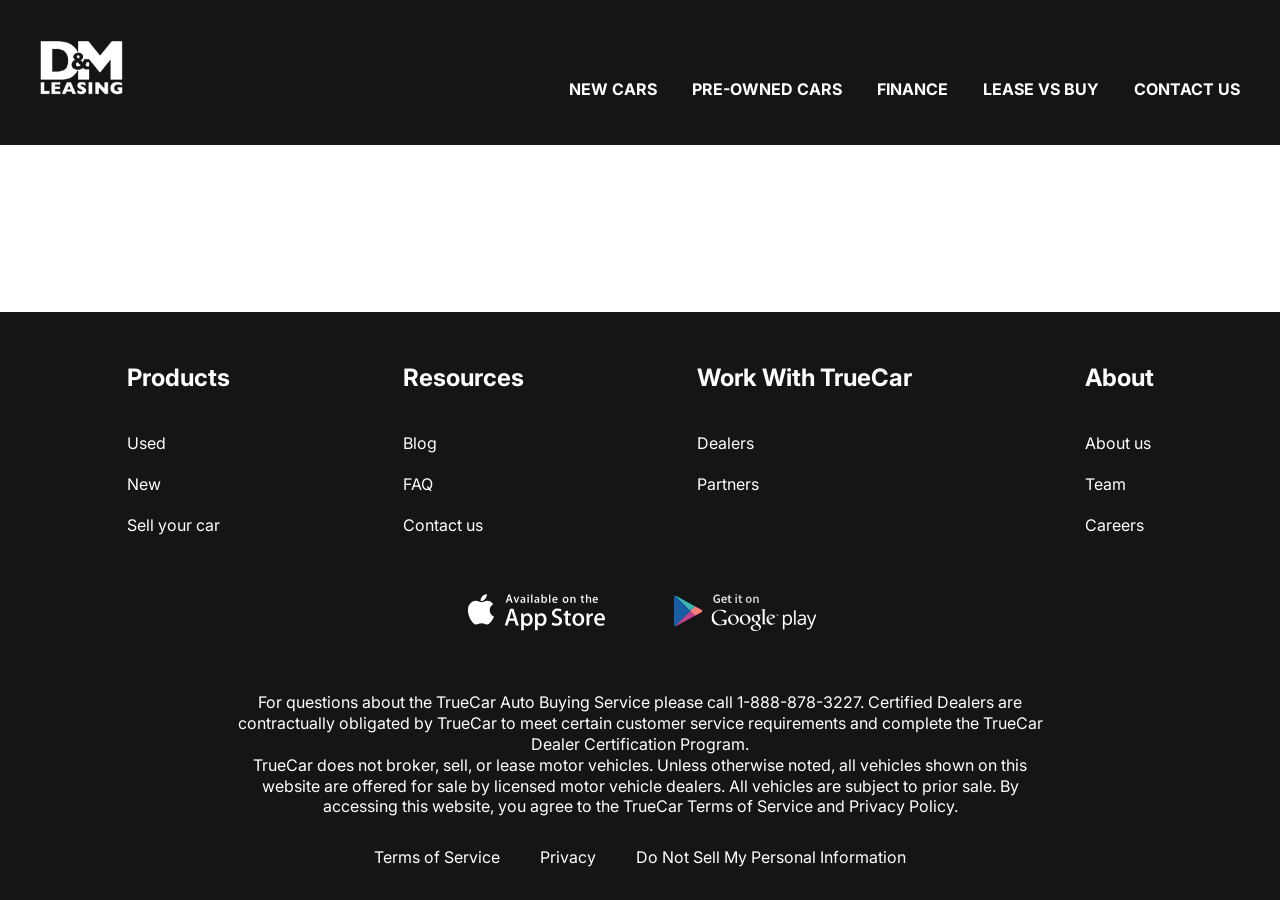
==== contacts.html @ 7606f876 "lease-cars site, first commit" ====
<!DOCTYPE html>
<html lang="en">

<head>
    <meta charset="UTF-8">
    <meta name="viewport" content="width=device-width, initial-scale=1.0">
    <title>Document</title>
    <link rel="preconnect" href="https://fonts.googleapis.com">
    <link rel="preconnect" href="https://fonts.gstatic.com" crossorigin>
    <link
        href="https://fonts.googleapis.com/css2?family=Inter:ital,opsz,wght@0,14..32,100..900;1,14..32,100..900&display=swap"
        rel="stylesheet">
    <link rel="stylesheet" href="css/style.css">
</head>

<body>

    <div class="wrapper">
        <header class="header">
            <div class="container">
                <div class="header__inner">
                    <a href="#" class="logo">
                        <img src="images/logo.svg" alt="" class="logo__img">
                    </a>
                    <nav class="menu">
                        <ul class="menu__list">
                            <li class="menu__list-item"><a href="#" class="menu__list-link">NEW CARS</a></li>
                            <li class="menu__list-item"><a href="#" class="menu__list-link">PRE-OWNED CARS</a></li>
                            <li class="menu__list-item"><a href="#" class="menu__list-link">FINANCE</a></li>
                            <li class="menu__list-item"><a href="#" class="menu__list-link">LEASE VS BUY</a></li>
                            <li class="menu__list-item"><a href="#" class="menu__list-link">CONTACT US</a></li>
                        </ul>
                    </nav>
                </div>
            </div>
        </header>
        <main class="main"></main>
        <footer class="footer">
            <div class="container">
                <nav class="footer__menu">
                    <ul class="footer__menu-list">
                        <li class="footer__menu-item">
                            <p class="footer__menu-title">Products</p>
                        </li>
                        <li class="footer__menu-item"><a href="#" class="footer__menu-link">Used</a></li>
                        <li class="footer__menu-item"><a href="#" class="footer__menu-link">New</a></li>
                        <li class="footer__menu-item"><a href="#" class="footer__menu-link">Sell your car</a></li>
                    </ul>
                    <ul class="footer__menu-list">
                        <li class="footer__menu-item">
                            <p class="footer__menu-title">Resources</p>
                        </li>
                        <li class="footer__menu-item"><a href="#" class="footer__menu-link">Blog</a></li>
                        <li class="footer__menu-item"><a href="#" class="footer__menu-link">FAQ</a></li>
                        <li class="footer__menu-item"><a href="#" class="footer__menu-link">Contact us</a></li>
                    </ul>
                    <ul class="footer__menu-list">
                        <li class="footer__menu-item">
                            <p class="footer__menu-title">Work With TrueCar</p>
                        </li>
                        <li class="footer__menu-item"><a href="#" class="footer__menu-link">Dealers</a></li>
                        <li class="footer__menu-item"><a href="#" class="footer__menu-link">Partners</a></li>
                    </ul>
                    <ul class="footer__menu-list">
                        <li class="footer__menu-item">
                            <p class="footer__menu-title">About</p>
                        </li>
                        <li class="footer__menu-item"><a href="#" class="footer__menu-link">About us</a></li>
                        <li class="footer__menu-item"><a href="#" class="footer__menu-link">Team</a></li>
                        <li class="footer__menu-item"><a href="#" class="footer__menu-link">Careers</a></li>
                    </ul>
                </nav>
                <ul class="app">
                    <li class="app__item">
                        <a href="#" class="app__item-link">
                            <img class="app__item-img" src="images/appstore.svg" alt="">
                        </a>
                    </li>
                    <li class="app__item">
                        <a href="#" class="app__item-link">
                            <img class="app__item-img" src="images/googleplay.svg" alt="">
                        </a>
                    </li>
                </ul>
                <div class="footer__copy">
                    <p class="footer__copy-text">
                        For questions about the TrueCar Auto Buying Service please call 1-888-878-3227.
                        Certified Dealers are contractually obligated by TrueCar to meet certain customer service
                        requirements and complete the TrueCar Dealer Certification Program.
                    </p>
                    <p class="footer__copy-text">
                        TrueCar does not broker, sell, or lease motor vehicles. Unless otherwise noted, all vehicles
                        shown on this website are offered for sale by licensed motor vehicle dealers. All vehicles are
                        subject to prior sale. By accessing this website, you agree to the TrueCar Terms of Service and
                        Privacy Policy.
                    </p>
                </div>
                <nav class="copy__nav">
                    <ul class="copy__nav-list">
                        <li class="copy__nav-item"><a href="#" class="copy__nav-link">Terms of Service</a></li>
                        <li class="copy__nav-item"><a href="#" class="copy__nav-link">Privacy</a></li>
                        <li class="copy__nav-item"><a href="#" class="copy__nav-link">Do Not Sell My Personal
                                Information</a></li>
                    </ul>
                </nav>
            </div>
        </footer>
    </div>

</body>

</html>
---- css/style.css ----
html {
    box-sizing: border-box;
}

*,
*::after,
*::before {
    box-sizing: inherit;
    margin: 0;
    padding: 0;
}

ul {
    list-style: none;
}

a {
    text-decoration: none;
    color: inherit;
}

html,
body {
    height: 100%;
}

.section-title {
    margin-bottom: 50px;
    font-size: 48px;
    font-weight: 700;
    text-align: center;
}

.wrapper {
    min-height: 100%;
    display: flex;
    flex-direction: column;
}

.container {
    max-width: 1220px;
    margin: 0 auto;
    padding: 0 10px;
}

body {
    font-family: "Inter", sans-serif;
    font-size: 16px;
    font-weight: 400;
    line-height: 1.3;
}

.header {
    background-color: #151515;
}

.header-main {
    background-color: transparent;
    position: absolute;
    z-index: 5;
    left: 0;
    right: 0;
}

.header__inner {
    padding-top: 40px;
    padding-bottom: 45px;
    display: flex;
    justify-content: space-between;
    align-items: flex-end;
}

.menu__list {
    display: flex;
    gap: 35px;
}

.menu__list-link {
    color: #fff;
    text-transform: uppercase;
    font-weight: 700;
}



.footer {
    background-color: #151515;
    padding: 50px 0 32px;
    color: #fff;
}

.footer__menu {
    display: flex;
    justify-content: space-around;
    margin-bottom: 50px;
}

.footer__menu-title {
    font-size: 24px;
    font-weight: 700;
    padding-bottom: 20px;
}

.footer__menu-list {
    max-width: 250px;
}

.footer__menu-item+.footer__menu-item {
    padding-top: 20px;
}

.app {
    display: flex;
    justify-content: center;
    gap: 40px;
    margin-bottom: 52px;
}

.footer__copy {
    max-width: 806px;
    margin: 0 auto 30px;
    text-align: center;
}

.copy__nav-list {
    display: flex;
    justify-content: center;
    gap: 40px;
}

.main {
    flex-grow: 1;
}

.top {
    color: #fff;
    text-align: center;
    padding-top: 250px;
    padding-bottom: 50px;
    position: absolute;
    z-index: 5;
    left: 0;
    right: 0;
}

.title {
    padding: 40px;
    font-size: 96px;
    font-weight: 700;
}

.top__link {
    background-color: #151515;
    padding: 23px;
    max-width: 430px;
    width: 100%;
    display: inline-block;
    text-transform: uppercase;
    font-size: 36px;
    font-weight: 700;
}

.swiper::after {
    content: '';
    background: rgba(21, 21, 21, .3);
    position: absolute;
    z-index: 5;
    left: 0;
    right: 0;
    bottom: 0;
    top: 0;
}

.swiper-wrapper {}

.swiper-slide {
    background-repeat: no-repeat;
    background-size: cover;
    background-position: center;
    height: 100vh;
}

.swiper-pagination-bullet {
    width: 120px;
    height: 3px;
    background-color: #151515;
    border-radius: 0;
    opacity: 1;
    margin: 0 15px !important;
}

.swiper-pagination-bullet-active {
    height: 6px;
    background-color: #fff;

}

.swiper-pagination-bullets.swiper-pagination-horizontal {
    bottom: 50px;
}

.why-lease {
    padding: 150px 0;
}

.why-lease__list {
    display: grid;
    grid-template-columns: repeat(4, 1fr);
    gap: 40px;
    text-align: center;
}

.why-lease__item-img {
    margin-bottom: 30px;
}

.why-lease__item-title {
    margin-bottom: 30px;
    font-size: 24px;
    font-weight: 700;
}

.why-lease__item-text {
    text-align: left;
}

.how-does {
    padding-bottom: 150px;
}

.how-does__inner {
    max-width: 600px;
    margin: 0 auto;
}

.how-does__title {
    font-size: 24px;
    font-weight: 700;
    font-stretch: 50px;
}

.how-does__text {
    margin-bottom: 50px;
}

.how-does__list {
    padding: 50px 0 70px;
    counter-reset: myCounter;
}

.how-does__item {
    list-style-type: none;
    width: 270px;
    position: relative;
    margin-left: auto;
    box-sizing: content-box;
    padding: 19px 0 19px 240px;
    min-height: 63px;
}

.how-does__item + .how-does__item {
    margin-top: 40px;
}

.how-does__item::before {
    counter-increment: myCounter;
    content: counter(myCounter);
    display: flex;
    justify-content: center;
    align-items: center;
    background-color: red;
    font-size: 48px;
    font-weight: 700;
    background-color: #0066FF;
    width: 100px;
    height: 100px;
    border-radius: 50%;
    color: #fff;
    position: absolute;
    left: 0;
    top: 0;
}

.video {
    padding-bottom: 150px;
}

.video__title {
    margin-bottom: 20px;
}

.video__text {
    font-size: 24px;
    font-weight: 700;
    margin-bottom: 50px;
    text-align: center;
}

.video__content {
    display: block;
    margin: 0 auto;
}

.important {
    padding-bottom: 150px;
}

.important__title {
    margin-bottom: 20px;
}

.important__text {
    min-width: 580px;
    margin: 0 auto 50px;
}

.important__list {
    display: grid;
    grid-template-columns: repeat(4, 1fr);
}

.important__item-img {
    margin-bottom: 20px;
}
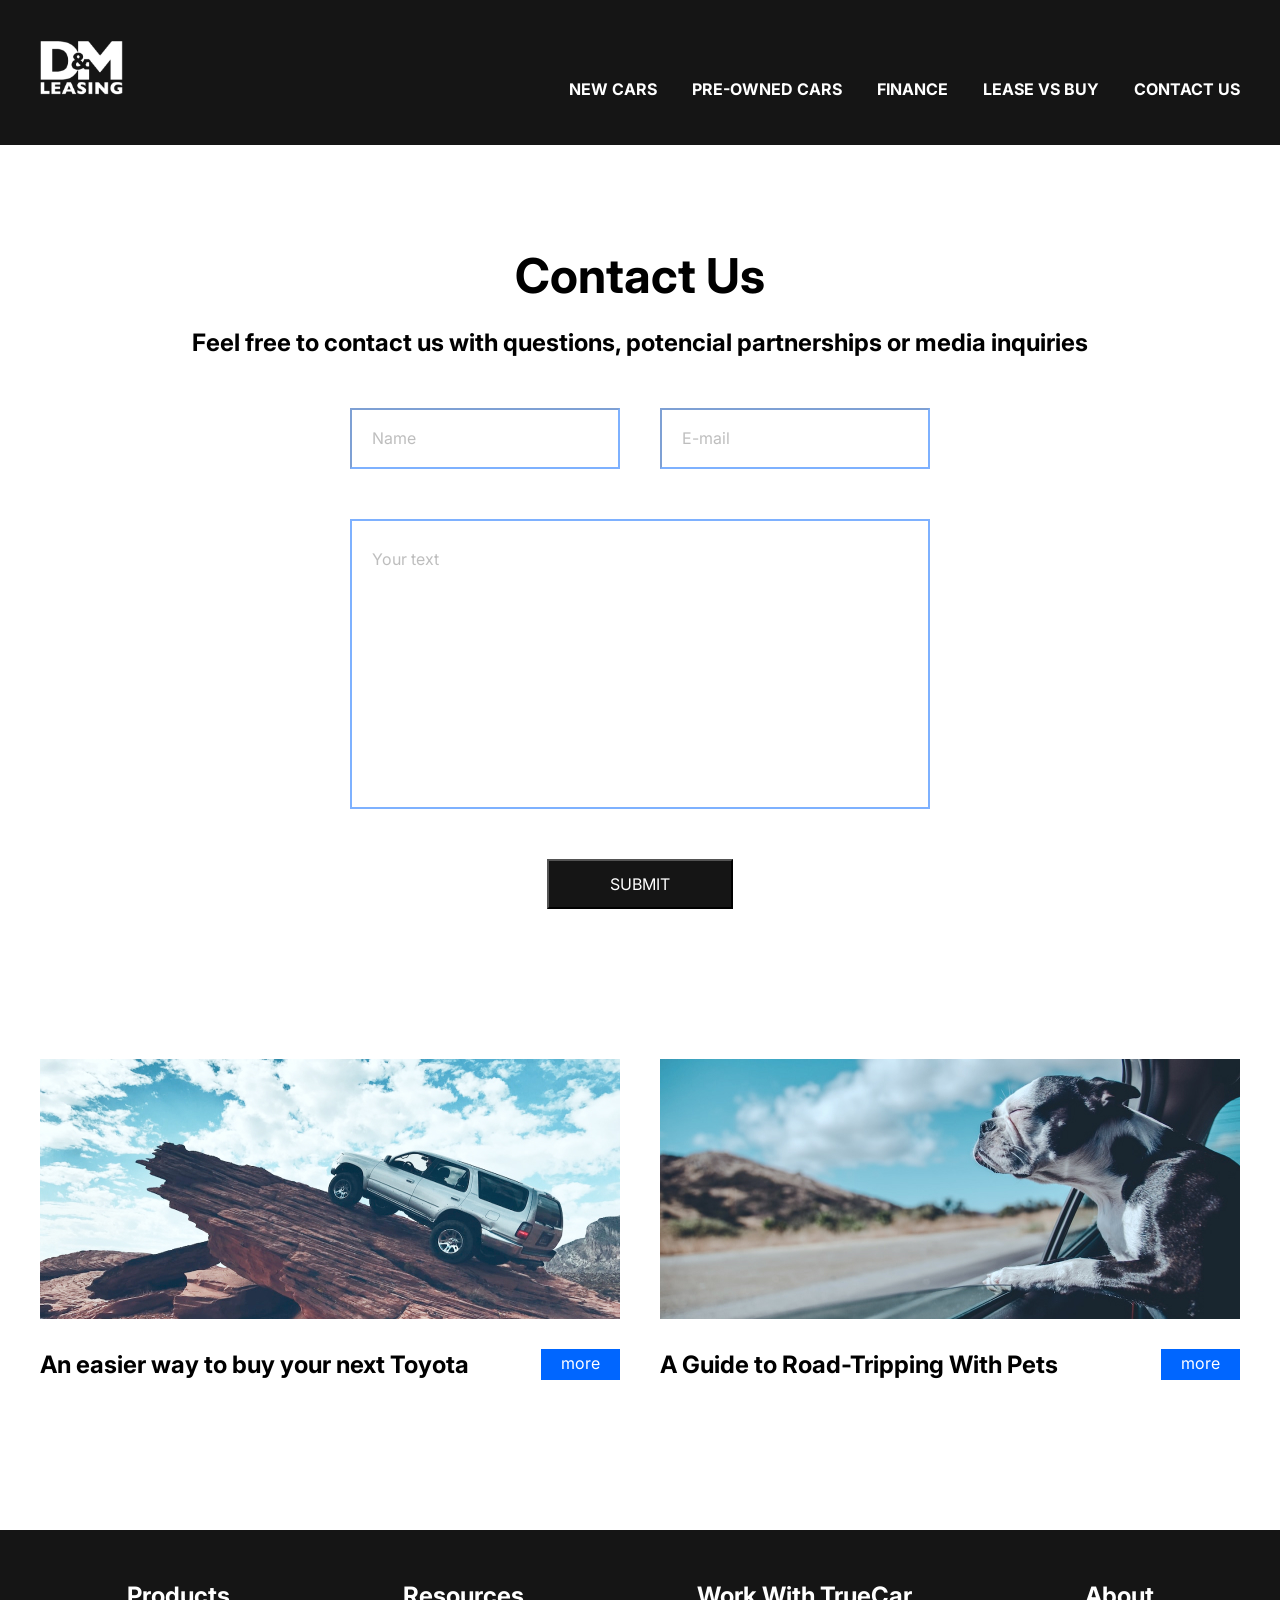
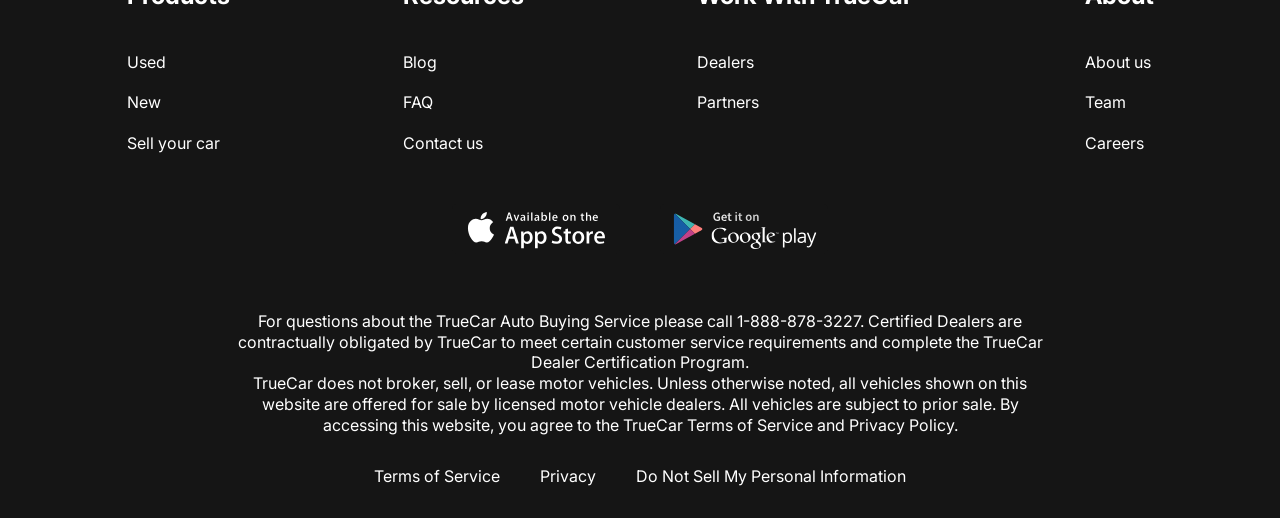
==== commit 9b9f5011: "new update lease-cars, add contact section" ====
--- a/contacts.html
+++ b/contacts.html
@@ -19,22 +19,57 @@
         <header class="header">
             <div class="container">
                 <div class="header__inner">
-                    <a href="#" class="logo">
+                    <a href="index.html" class="logo">
                         <img src="images/logo.svg" alt="" class="logo__img">
                     </a>
                     <nav class="menu">
                         <ul class="menu__list">
-                            <li class="menu__list-item"><a href="#" class="menu__list-link">NEW CARS</a></li>
+                            <li class="menu__list-item"><a href="new-cars.html" class="menu__list-link">NEW CARS</a>
+                            </li>
                             <li class="menu__list-item"><a href="#" class="menu__list-link">PRE-OWNED CARS</a></li>
                             <li class="menu__list-item"><a href="#" class="menu__list-link">FINANCE</a></li>
                             <li class="menu__list-item"><a href="#" class="menu__list-link">LEASE VS BUY</a></li>
-                            <li class="menu__list-item"><a href="#" class="menu__list-link">CONTACT US</a></li>
+                            <li class="menu__list-item"><a href="contacts.html" class="menu__list-link">CONTACT US</a>
+                            </li>
                         </ul>
                     </nav>
                 </div>
             </div>
         </header>
-        <main class="main"></main>
+
+        <main class="main">
+            <section class="contacts">
+                <div class="container">
+                    <h2 class="section-title contacts__title">Contact Us</h2>
+                    <p class="contacts__text">Feel free to contact us with questions, potencial partnerships or media
+                        inquiries
+                    </p>
+                    <form action="#" class="form">
+                        <input class="form__input" type="text" placeholder="Name">
+                        <input class="form__input" type="text" placeholder="E-mail">
+                        <textarea class="form__textarea" placeholder="Your text"></textarea>
+                        <button class="form__btn" type="submit">SUBMIT</button>
+                    </form>
+                </div>
+            </section>
+            <section class="blog">
+                <div class="container">
+                    <div class="blog__items">
+                        <div class="blog__item">
+                            <img src="images/blog-1.jpg" alt="" class="blog__item-img">
+                            <h4 class="blog__item-title">An easier way to buy your next Toyota</h4>
+                            <a href="#" class="blog__item-link">more</a>
+                        </div>
+                        <div class="blog__item">
+                            <img src="images/blog-2.jpg" alt="" class="blog__item-img">
+                            <h4 class="blog__item-title">A Guide to Road-Tripping With Pets</h4>
+                            <a href="#" class="blog__item-link">more</a>
+                        </div>
+                    </div>
+                </div>
+            </section>
+        </main>
+
         <footer class="footer">
             <div class="container">
                 <nav class="footer__menu">
--- a/css/style.css
+++ b/css/style.css
@@ -57,7 +57,7 @@
 .header-main {
     background-color: transparent;
     position: absolute;
-    z-index: 5;
+    z-index: 10;
     left: 0;
     right: 0;
 }
@@ -258,7 +258,7 @@
     min-height: 63px;
 }
 
-.how-does__item + .how-does__item {
+.how-does__item+.how-does__item {
     margin-top: 40px;
 }
 
@@ -321,4 +321,111 @@
 
 .important__item-img {
     margin-bottom: 20px;
+}
+
+.contacts {
+    padding: 100px 0 150px;
+}
+
+.contacts__title {
+    margin-bottom: 20px;
+}
+
+.contacts__text {
+    text-align: center;
+    font-size: 24px;
+    font-weight: 700;
+    margin-bottom: 50px;
+    padding-bottom: 0 100px;
+}
+
+form {
+    max-width: 580px;
+    margin: 0 auto;
+    display: flex;
+    justify-content: space-between;
+    flex-wrap: wrap;
+}
+
+.form__input {
+    width: 270px;
+    padding: 18px 20px;
+    display: inline-block;
+    border-color: #0066FF;
+    margin-bottom: 50px;
+    font-family: "Inter", sans-serif;
+    font-size: 16px;
+    font-weight: 400;
+    line-height: 1.3;
+    color: #000;
+    opacity: 0.5;
+}
+
+.form__input::placeholder,
+.form__textarea::placeholder {
+   font-family: "Inter", sans-serif;
+    font-size: 16px;
+    font-weight: 400;
+    line-height: 1.3;
+    color: #000; 
+    opacity: 0.5;
+}
+
+.form__textarea {
+    width: 100%;
+    resize: none;
+    padding: 28px 20px;
+    height: 290px;
+    font-family: "Inter", sans-serif;
+    font-size: 16px;
+    font-weight: 400;
+    line-height: 1.3;
+    color: #000;
+    opacity: 0.5;
+    margin-bottom: 50px;
+    border: 2px solid #0066FF;
+}
+
+.form__btn {
+    text-transform: uppercase;
+    color: #fff;
+    background-color: #151515;
+    font-family: "Inter", sans-serif;
+    font-size: 16px;
+    font-weight: 400;
+    padding: 13px 61px;
+    margin: 0 auto;
+}
+
+.blog {
+    padding-bottom: 150px;
+}
+
+.blog__items {
+    display: grid;
+    grid-template-columns: repeat(2, 1fr);
+    gap: 40px;
+}
+
+.blog__item {
+    display: flex;
+    justify-content: space-between;
+    flex-wrap: wrap;
+}
+
+.blog__item-img {
+    margin-bottom: 30px;
+    width: 100%;
+}
+
+.blog__item-title {
+    flex-basis: 446px;
+    font-size: 24px;
+    font-weight: 700;
+}
+
+.blog__item-link {
+    color: #fff;
+    background-color: #0066FF;
+    padding: 4px 20px;
 }
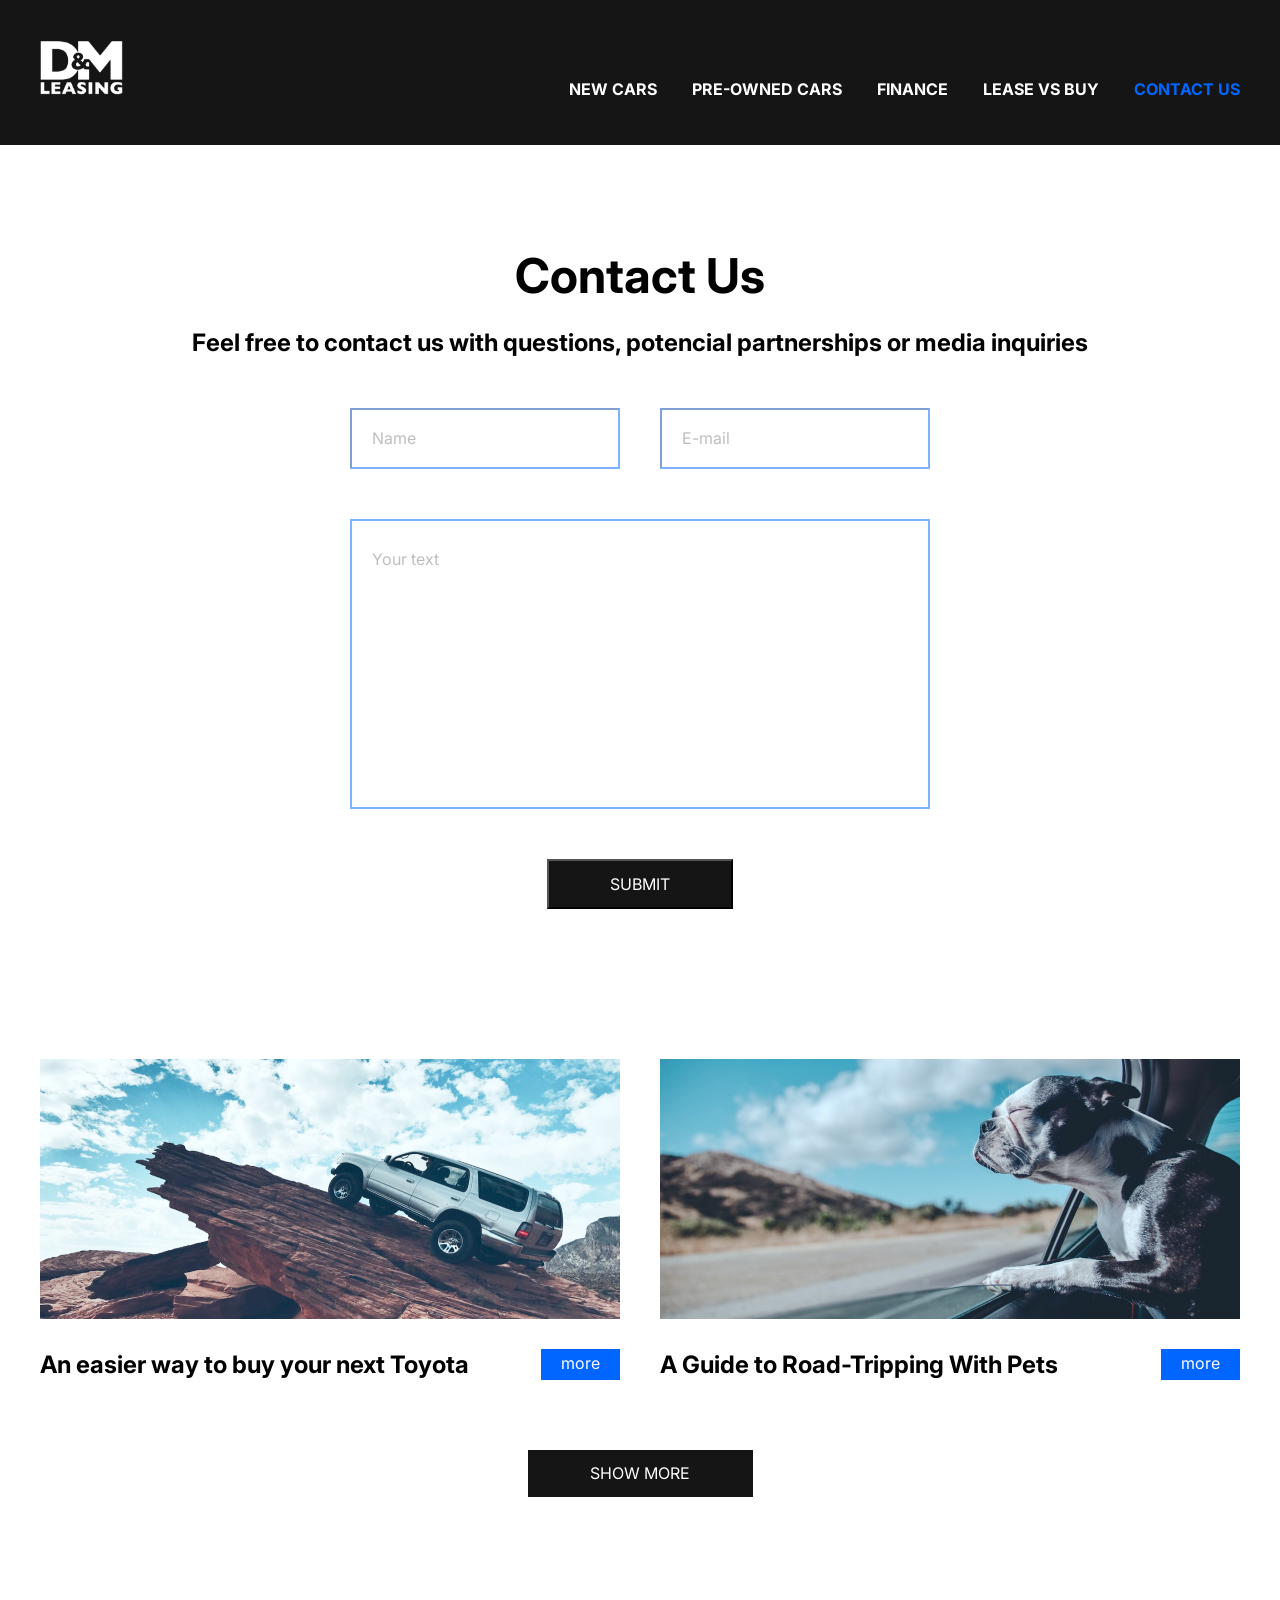
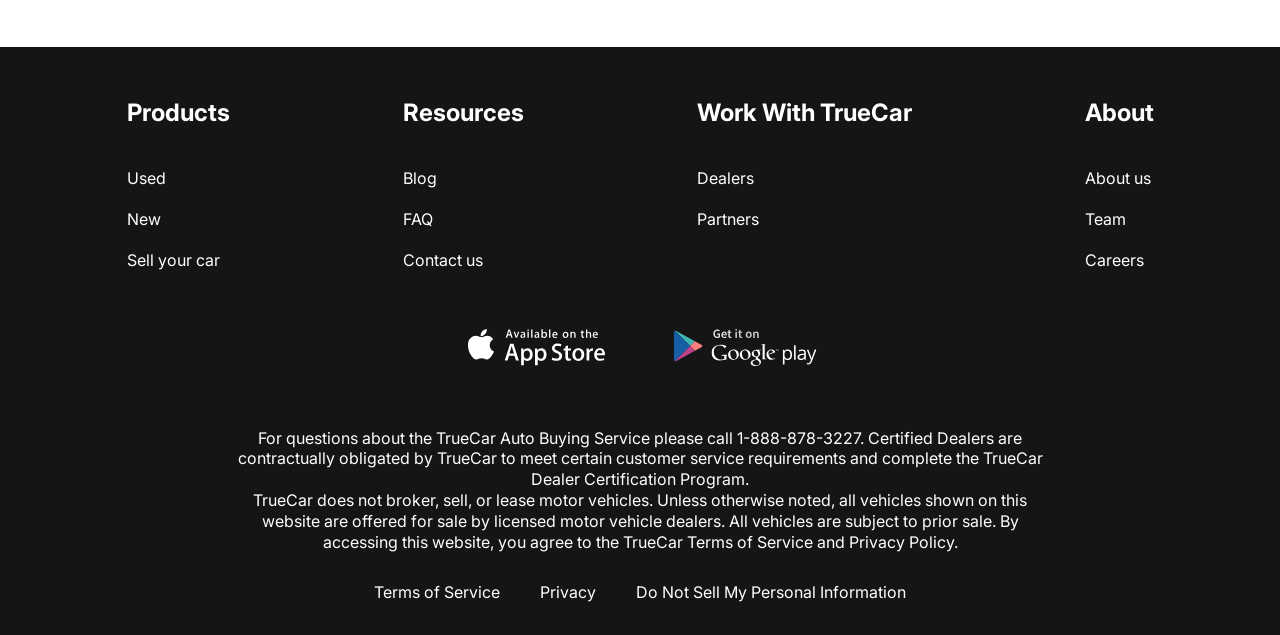
==== commit aaf87cfc: "final version withoutt adaptive" ====
--- a/contacts.html
+++ b/contacts.html
@@ -29,7 +29,7 @@
                             <li class="menu__list-item"><a href="#" class="menu__list-link">PRE-OWNED CARS</a></li>
                             <li class="menu__list-item"><a href="#" class="menu__list-link">FINANCE</a></li>
                             <li class="menu__list-item"><a href="#" class="menu__list-link">LEASE VS BUY</a></li>
-                            <li class="menu__list-item"><a href="contacts.html" class="menu__list-link">CONTACT US</a>
+                            <li class="menu__list-item"><a href="contacts.html" class="menu__list-link menu__list-link--active">CONTACT US</a>
                             </li>
                         </ul>
                     </nav>
@@ -66,6 +66,7 @@
                             <a href="#" class="blog__item-link">more</a>
                         </div>
                     </div>
+                    <a href="#" class="showmore__link">SHOW MORE</a>
                 </div>
             </section>
         </main>
--- a/css/style.css
+++ b/css/style.css
@@ -79,6 +79,10 @@
     color: #fff;
     text-transform: uppercase;
     font-weight: 700;
+}
+
+.menu__list-link--active {
+    color: #0066FF;
 }
 
 
@@ -363,11 +367,11 @@
 
 .form__input::placeholder,
 .form__textarea::placeholder {
-   font-family: "Inter", sans-serif;
+    font-family: "Inter", sans-serif;
     font-size: 16px;
     font-weight: 400;
     line-height: 1.3;
-    color: #000; 
+    color: #000;
     opacity: 0.5;
 }
 
@@ -411,6 +415,7 @@
     display: flex;
     justify-content: space-between;
     flex-wrap: wrap;
+    margin-bottom: 70px;
 }
 
 .blog__item-img {
@@ -428,4 +433,94 @@
     color: #fff;
     background-color: #0066FF;
     padding: 4px 20px;
+}
+
+.showmore__link {
+    text-transform: uppercase;
+    background-color: #151515;
+    padding: 13px;
+    color: #fff;
+    width: 225px;
+    margin: 0 auto;
+    text-align: center;
+    display: block;
+}
+
+.choose {
+    padding: 100px 0 150px;
+}
+
+.tabs {
+    margin-bottom: -30px;
+}
+
+.tabs__btn {
+    padding: 0 150px;
+    display: flex;
+    justify-content: space-between;
+    gap: 80px;
+    padding-bottom: 100px;
+}
+
+.tabs__btn-item {
+    font-size: 24px;
+    font-weight: 700;
+    cursor: pointer;
+    border: none;
+    background-color: transparent;
+    padding: 0;
+}
+
+.tabs__btn-item--active {
+    color: #0066FF;
+}
+
+.tabs__content-item {
+    display: none;
+    grid-template-columns: repeat(4, 1fr);
+    gap: 100px 40px;
+    margin-bottom: 100px;
+}
+
+.tabs__content-item.tabs__content-item--active {
+    display: grid;
+}
+
+.card {
+    text-align: center;
+}
+
+.card__content {
+    padding: 0 5px;
+    border: 1px solid #0066FF;
+    border-top: 0;
+}
+
+.card-img {
+    display: block;
+    max-width: 270px;
+}
+
+.card__title {
+    padding-top: 20px;
+    font-size: 24px;
+    font-weight: 700;
+    margin-bottom: 20px;
+}
+
+.card__text {
+    margin-bottom: 20px;
+}
+
+.card__price {
+    margin-bottom: 20px;
+    font-size: 24px;
+    font-weight: 700;
+}
+
+.card__link {
+    display: block;
+    color: #0066FF;
+    border: 1px solid #0066FF;
+    border-top: 0;
 }
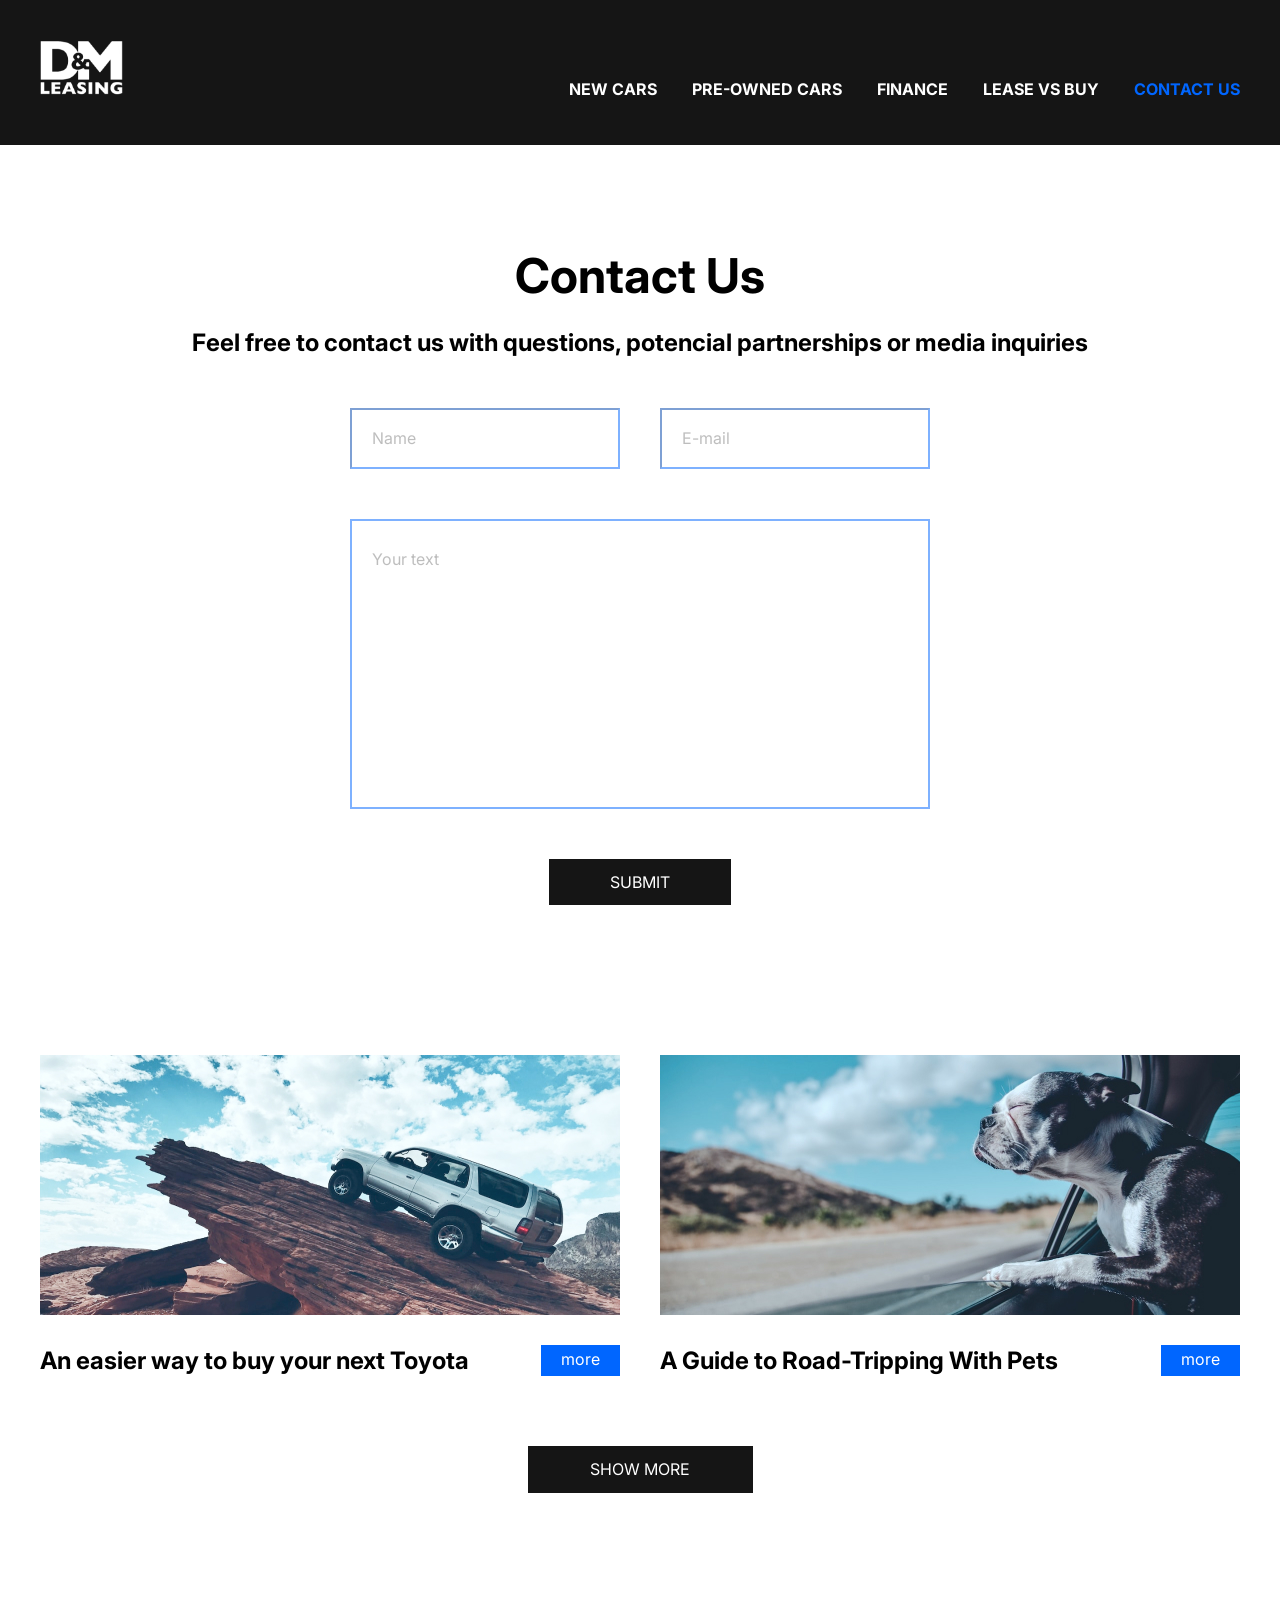
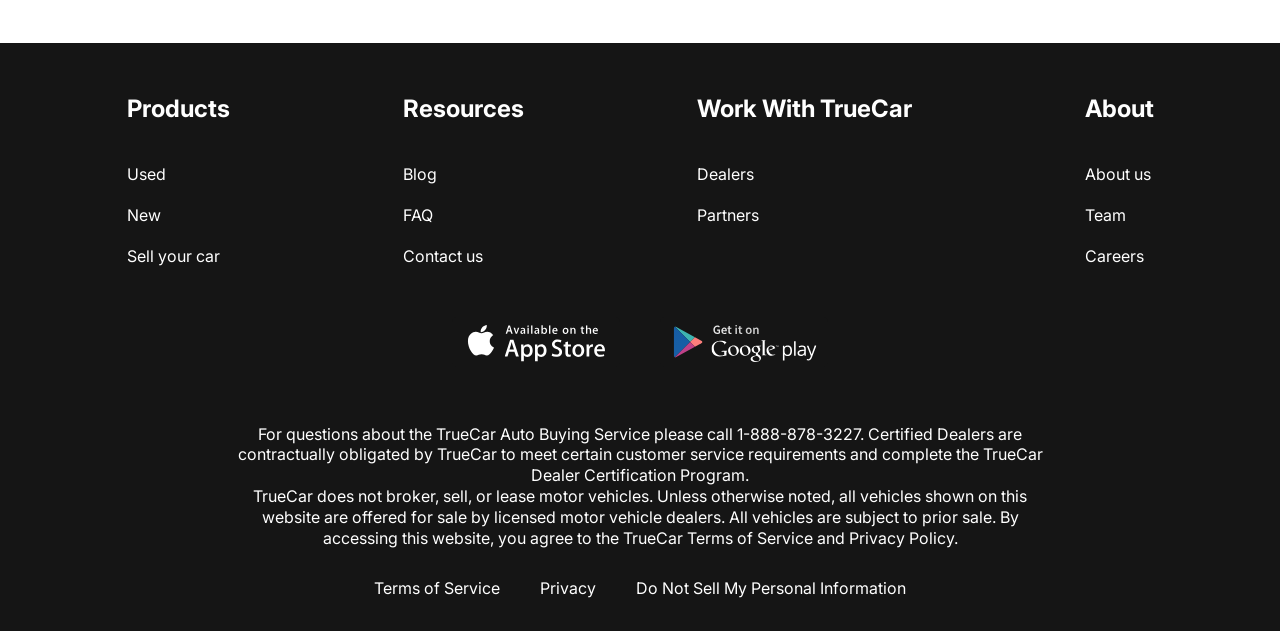
==== commit 6e9a040c: "final version site" ====
--- a/contacts.html
+++ b/contacts.html
@@ -23,13 +23,19 @@
                         <img src="images/logo.svg" alt="" class="logo__img">
                     </a>
                     <nav class="menu">
+                        <button class="menu__btn">
+                            <span></span>
+                            <span></span>
+                            <span></span>
+                        </button>
                         <ul class="menu__list">
                             <li class="menu__list-item"><a href="new-cars.html" class="menu__list-link">NEW CARS</a>
                             </li>
                             <li class="menu__list-item"><a href="#" class="menu__list-link">PRE-OWNED CARS</a></li>
                             <li class="menu__list-item"><a href="#" class="menu__list-link">FINANCE</a></li>
                             <li class="menu__list-item"><a href="#" class="menu__list-link">LEASE VS BUY</a></li>
-                            <li class="menu__list-item"><a href="contacts.html" class="menu__list-link menu__list-link--active">CONTACT US</a>
+                            <li class="menu__list-item"><a href="contacts.html"
+                                    class="menu__list-link menu__list-link--active">CONTACT US</a>
                             </li>
                         </ul>
                     </nav>
@@ -142,7 +148,7 @@
             </div>
         </footer>
     </div>
-
+    <script src="js/main.js"></script>
 </body>
 
 </html>
--- a/css/style.css
+++ b/css/style.css
@@ -399,6 +399,7 @@
     font-weight: 400;
     padding: 13px 61px;
     margin: 0 auto;
+    border: none;
 }
 
 .blog {
@@ -455,11 +456,10 @@
 }
 
 .tabs__btn {
-    padding: 0 150px;
+    padding: 0 150px 100px;
     display: flex;
     justify-content: space-between;
     gap: 80px;
-    padding-bottom: 100px;
 }
 
 .tabs__btn-item {
@@ -498,7 +498,6 @@
 
 .card-img {
     display: block;
-    max-width: 270px;
 }
 
 .card__title {
@@ -523,4 +522,257 @@
     color: #0066FF;
     border: 1px solid #0066FF;
     border-top: 0;
+}
+
+.menu__btn {
+    width: 30px;
+    height: 21px;
+    display: flex;
+    flex-direction: column;
+    justify-content: space-between;
+    padding: 0;
+    border: none;
+    background-color: transparent;
+    cursor: pointer;
+    display: none;
+}
+
+.menu__btn span {
+    height: 3px;
+    background-color: #fff;
+    width: 100%;
+}
+
+.card-img {
+    width: 100%;
+}
+
+
+
+@media (max-width: 1180px) {
+
+    .menu__btn {
+        display: flex;
+    }
+
+    .menu__btn,
+    .logo {
+        position: relative;
+        z-index: 10;
+    }
+
+    .menu__list {
+        position: absolute;
+        z-index: 5;
+        background-color: #151515;
+        flex-direction: column;
+        align-items: center;
+        padding-top: 200px;
+        height: 100vh;
+        top: 0;
+        left: 0;
+        right: 0;
+        bottom: 0;
+        transform: translateY(-100%);
+        transition: transform .3s ease;
+    }
+
+    .menu__list.menu__list--active {
+        transform: translateY(0);
+    }
+
+    .important__list {
+        gap: 30px 20px;
+    }
+
+    .important__item-img {
+        width: 100%;
+    }
+
+    .tabs__content-item {
+        grid-template-columns: repeat(3, 1fr);
+    }
+}
+
+@media (max-width: 1040px) {
+
+    .video__content {
+        width: 100%;
+    }
+
+    .tabs__btn {
+        padding: 0 0 50px;
+        gap: 20px;
+    }
+}
+
+@media (max-width: 860px) {
+
+    .why-lease__list {
+        grid-template-columns: repeat(2, 1fr);
+        gap: 20px;
+    }
+
+    .important__list {
+        grid-template-columns: repeat(2, 1fr);
+    }
+
+    .tabs__content-item {
+        grid-template-columns: repeat(2, 1fr);
+    }
+}
+
+@media (max-width: 768px) {
+
+    .title {
+        font-size: 70px;
+    }
+
+    .top__link {
+        font-size: 28px;
+        min-width: 360px;
+        padding: 16px;
+    }
+
+    .swiper-pagination-bullet {
+        width: 60px;
+    }
+
+    .swiper-pagination-bullet-active {
+        height: 4px;
+    }
+
+    .video__content {
+        height: 400px;
+    }
+
+    .footer__menu {
+        display: grid;
+        grid-template-columns: repeat(2, 1fr);
+        gap: 40px;
+    }
+}
+
+@media (max-width: 650px) {
+
+    .tabs__content-item {
+        grid-template-columns: repeat(1, 1fr);
+    }
+
+    .tabs__btn-item {
+        font-size: 18px;
+    }
+
+    .blog__items {
+        grid-template-columns: repeat(1, 1fr);
+    }
+
+    .contacts {
+        padding: 50px 0;
+    }
+
+    .form__input {
+        width: 100%;
+        margin-bottom: 30px;
+    }
+
+    .contacts__text {
+        padding: 0;
+    }
+}
+
+@media (max-width: 540px) {
+
+    .title {
+        font-size: 60px;
+    }
+
+    .top__link {
+        font-size: 24px;
+        max-width: 310px;
+    }
+
+    .swiper-pagination-bullets.swiper-pagination-horizontal {
+        margin: 0 10px;
+    }
+
+    .swiper-pagination-bullet {
+        width: 35px;
+    }
+
+    .why-lease {
+        padding: 50px 0;
+    }
+
+    .why-lease__list {
+        grid-template-columns: repeat(1, 1fr);
+    }
+
+    .section-title {
+        font-size: 34px;
+    }
+
+    .how-does__item {
+        padding: 65px 0 19px 0;
+        margin-right: auto;
+    }
+
+    .how-does__item::before {
+        right: 0;
+        margin: 0 auto;
+        width: 50px;
+        height: 50px;
+        font-size: 32px;
+    }
+
+    .how-does__list {
+        padding: 30px 40px;
+    }
+
+    .how-does {
+        padding-bottom: 50px;
+    }
+
+    .video__content {
+        height: 200px;
+    }
+
+    .video {
+        padding-bottom: 50px;
+    }
+
+    .important__list {
+        grid-template-columns: repeat(1, 1fr);
+    }
+
+    .app,
+    .copy__nav-list {
+        flex-direction: column;
+        align-items: center;
+        gap: 20px;
+    }
+
+    .tabs__btn {
+        flex-direction: column;
+    }
+
+    .blog__item-title {
+        margin-bottom: 10px;
+    }
+
+    .blog__item-link {
+        margin-left: auto;
+    }
+
+    .choose {
+        padding: 50px auto;
+    }
+
+    .tabs__content-item {
+        gap: 40px;
+    }
+
+    .blog {
+        padding-bottom: 50px;
+    }
 }
